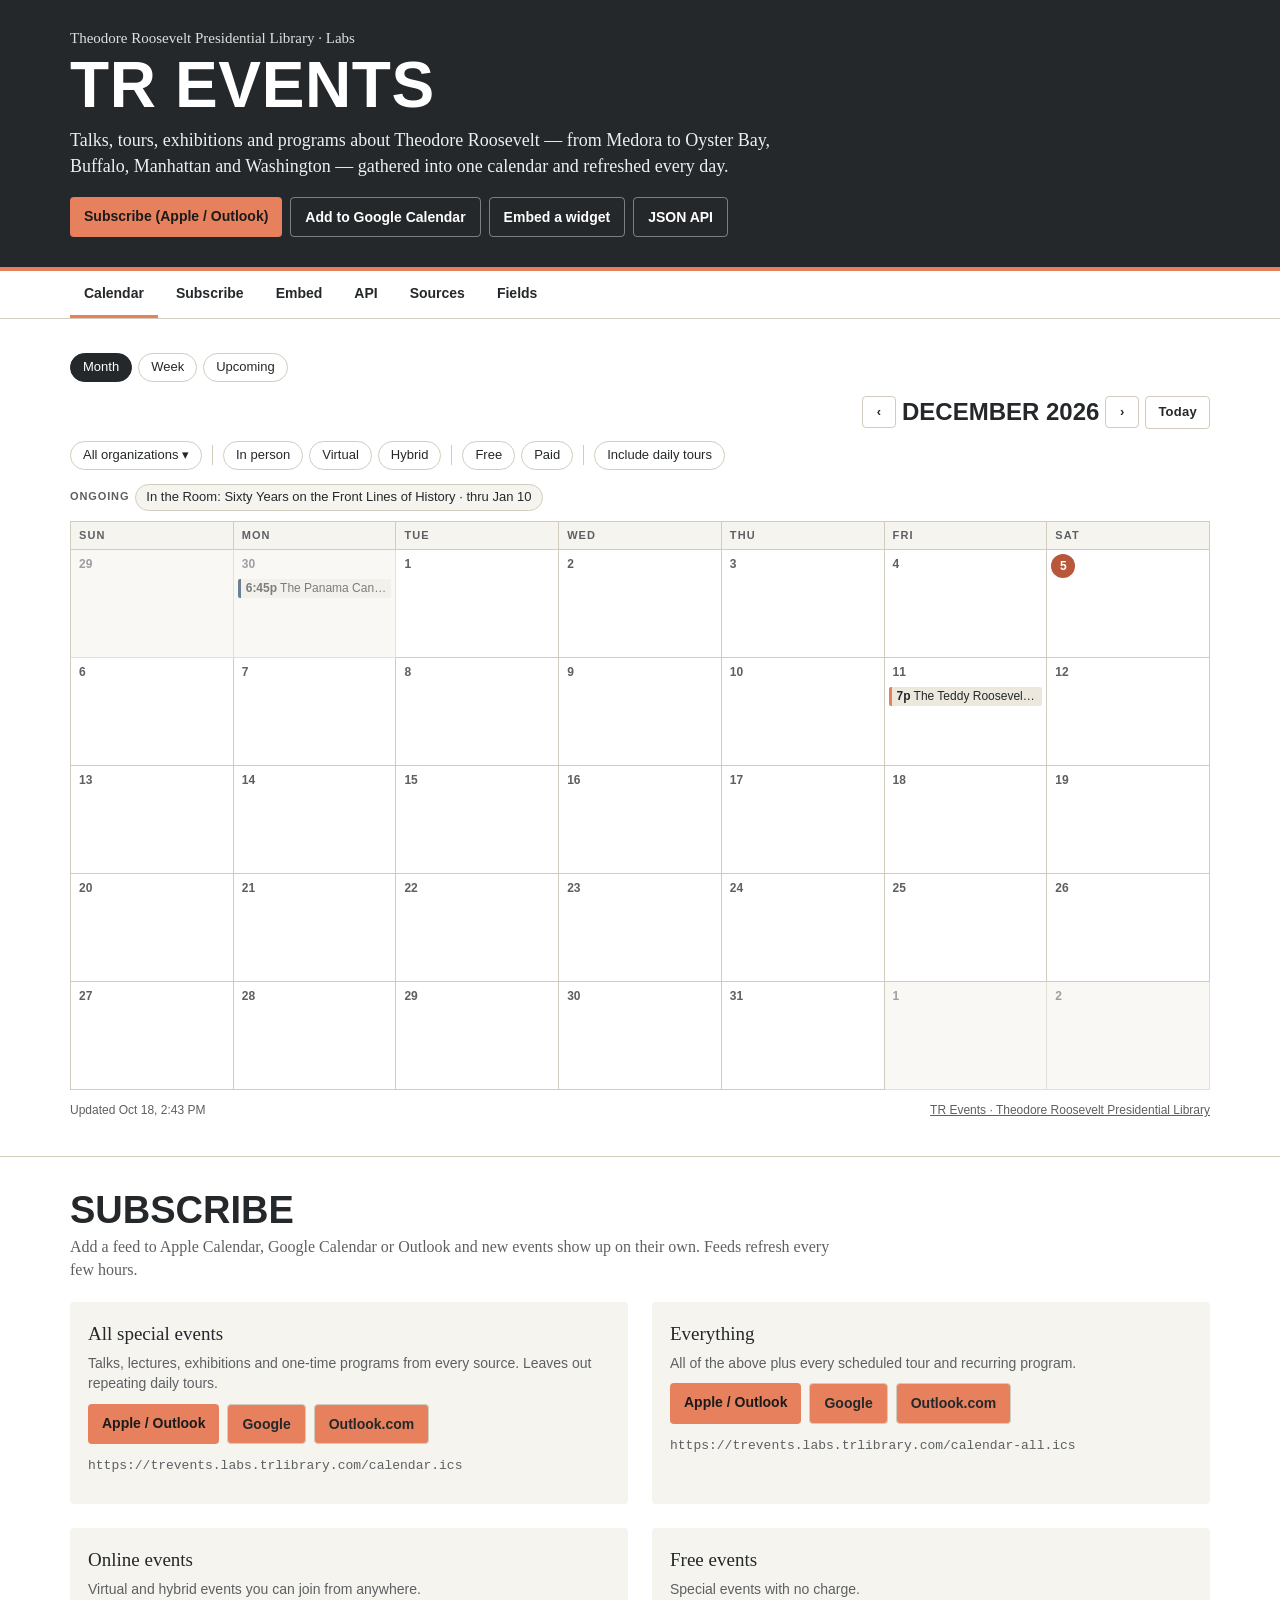
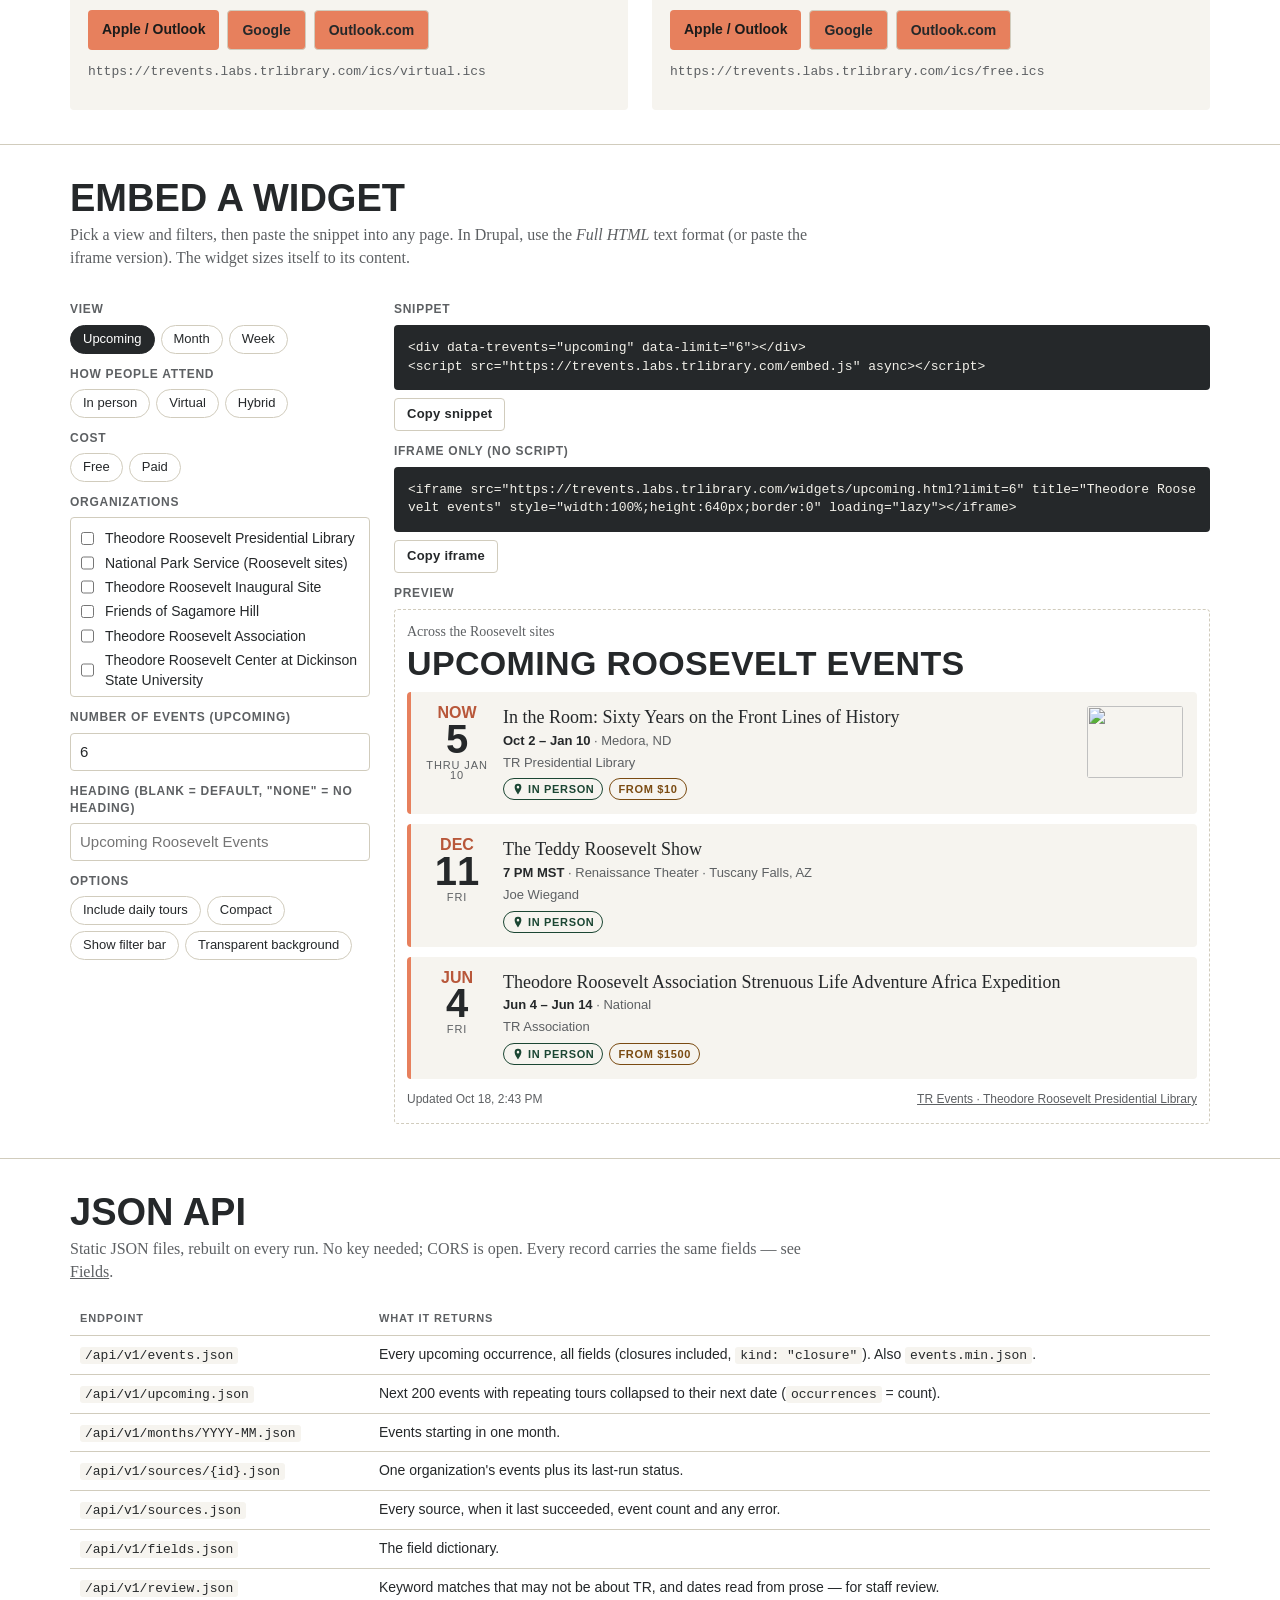
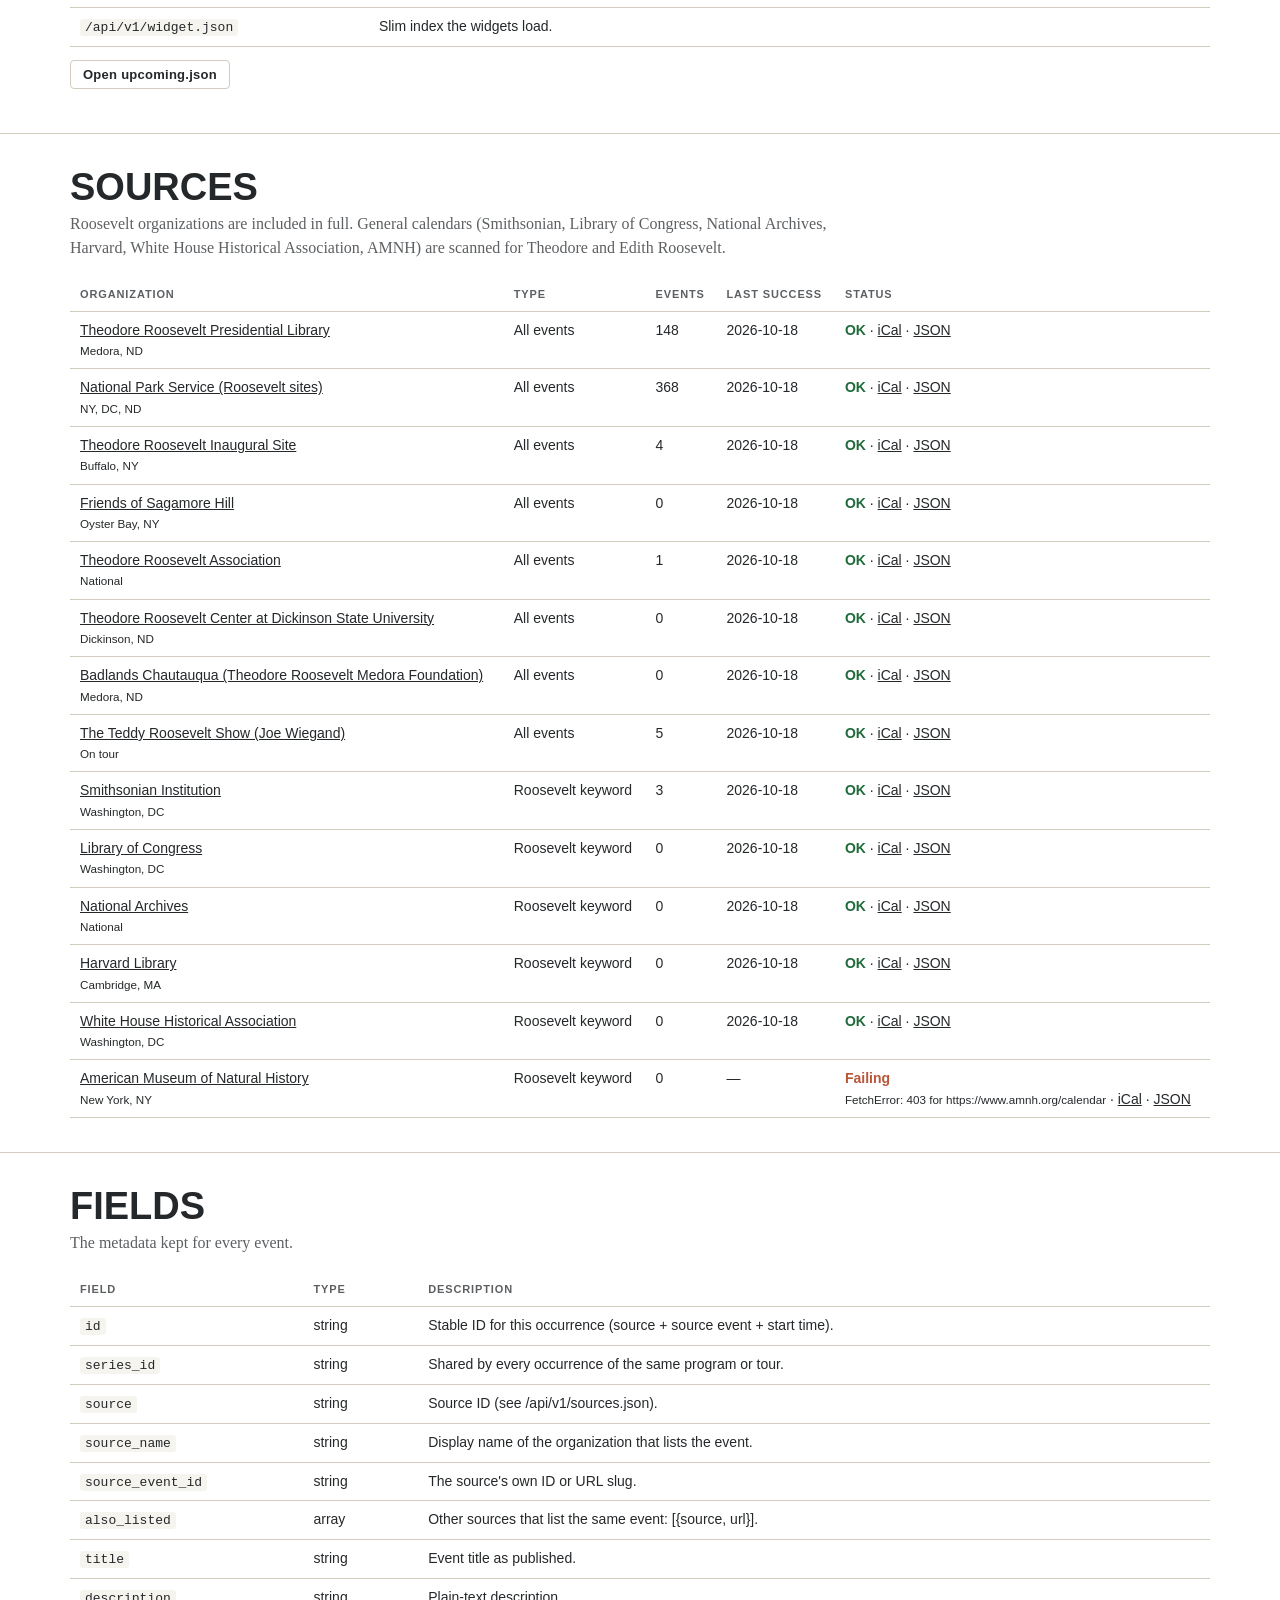
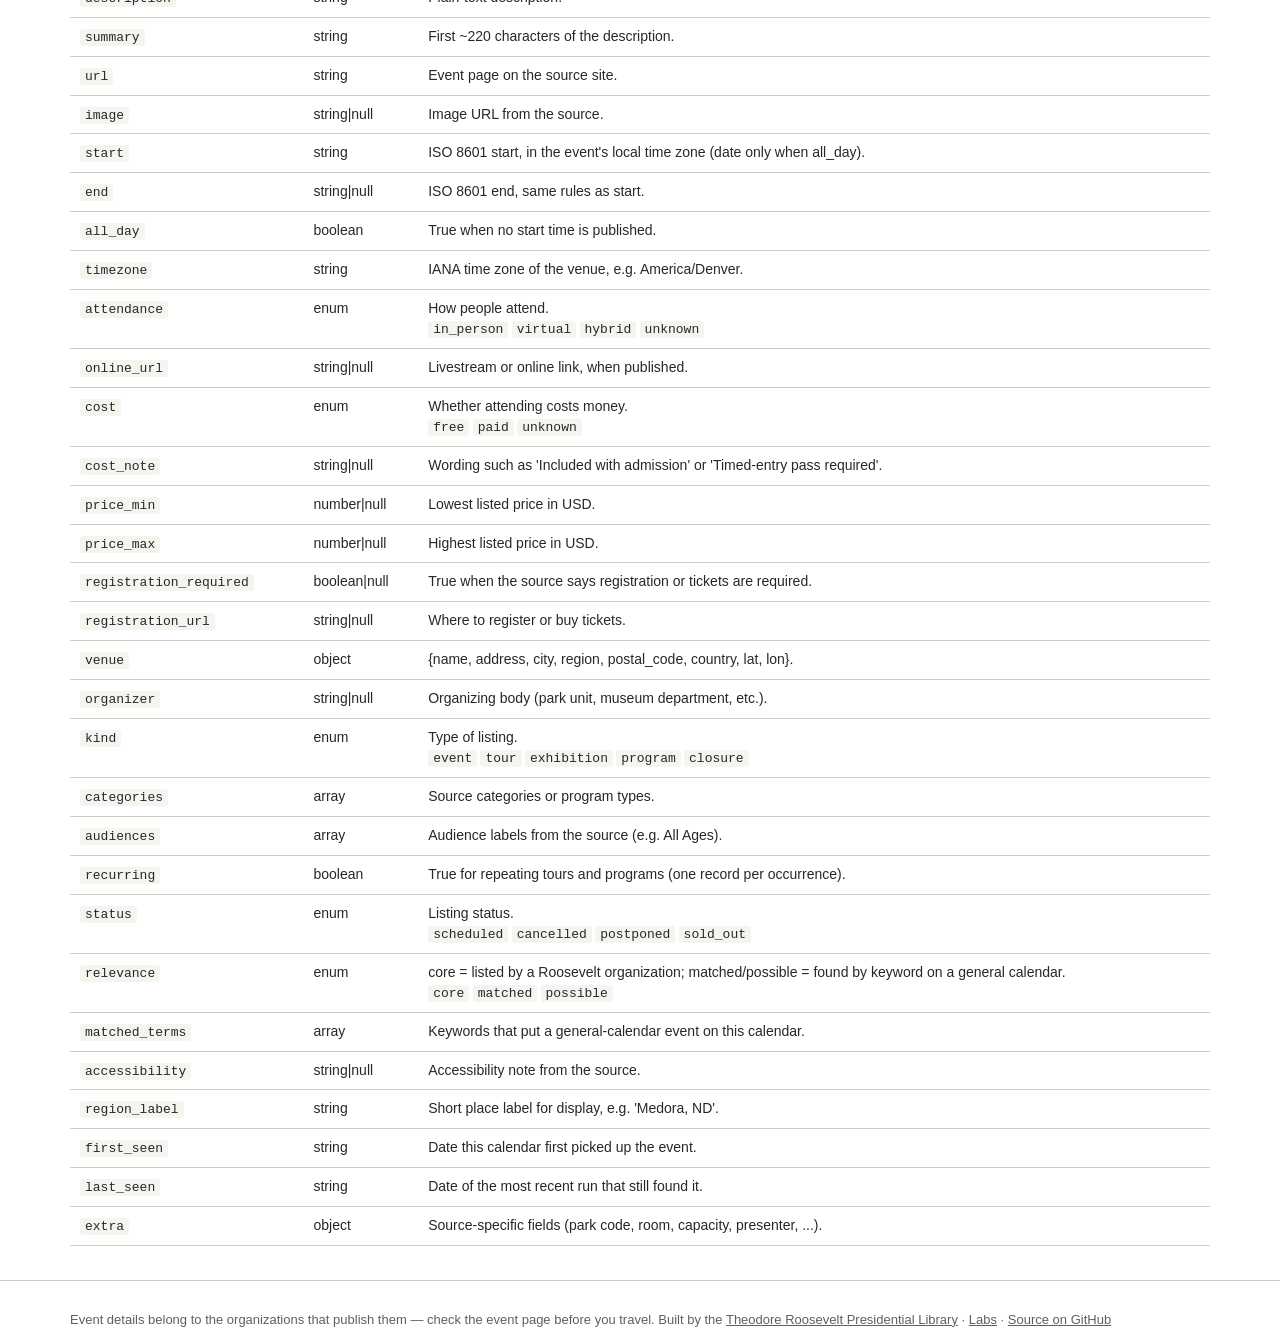
==== docs/index.html @ 9b890c95 "Build TR Events: scrapers, JSON API, iCal feeds, embeddable widgets Pulls events from 14 TR-related " ====
<!doctype html>
<html lang="en">
<head>
<meta charset="utf-8">
<meta name="viewport" content="width=device-width, initial-scale=1">
<title>TR Events</title>
<meta name="description" content="One calendar of Theodore Roosevelt events from the Presidential Library, the National Park Service sites, the TR Association and partner institutions — with an iCal feed, JSON API and embeddable widgets.">
<meta property="og:title" content="TR Events — Theodore Roosevelt events in one calendar">
<meta property="og:description" content="Talks, tours, exhibitions and programs from every Roosevelt site, in one place.">
<link rel="stylesheet" href="widgets/widget.css">
<style>
  body{background:var(--bg)}
  .wrap{max-width:1180px;margin:0 auto;padding:0 20px}
  header.top{background:#25282a;color:#fff;padding:28px 0 30px;border-bottom:4px solid var(--accent)}
  header.top .k{font-family:var(--serif);font-size:15px;opacity:.85;margin:0 0 6px}
  header.top h1{font-family:var(--display);font-weight:800;text-transform:uppercase;font-size:64px;line-height:.92;margin:0;letter-spacing:.01em}
  header.top p.lead{font-family:var(--serif);font-size:18px;max-width:720px;margin:12px 0 0;opacity:.92}
  .sub{display:flex;flex-wrap:wrap;gap:8px;margin-top:18px}
  .sub a{background:var(--accent);color:#1b1b1b;text-decoration:none;font-weight:700;font-size:14px;border-radius:4px;padding:9px 14px}
  .sub a.alt{background:transparent;color:#fff;border:1px solid rgba(255,255,255,.4)}
  .sub a:hover{background:#fff;color:#1b1b1b}
  nav.tabs{position:sticky;top:0;z-index:30;background:var(--bg);border-bottom:1px solid var(--line)}
  nav.tabs .wrap{display:flex;gap:4px;overflow-x:auto}
  nav.tabs a{padding:12px 14px;font-weight:700;font-size:14px;text-decoration:none;border-bottom:3px solid transparent;white-space:nowrap}
  nav.tabs a:hover,nav.tabs a.on{border-bottom-color:var(--accent)}
  section{padding:34px 0;border-bottom:1px solid var(--line)}
  section h2{font-family:var(--display);font-weight:700;text-transform:uppercase;font-size:38px;line-height:1;margin:0 0 6px}
  section .intro{font-family:var(--serif);font-size:16px;color:var(--muted);max-width:760px;margin:0 0 20px}
  .views{display:flex;gap:6px;margin-bottom:14px}
  iframe.cal{width:100%;border:0;display:block}
  .grid2{display:grid;grid-template-columns:1fr 1fr;gap:24px}
  .card{background:var(--surface);border-radius:4px;padding:18px}
  .card h3{font-family:var(--serif);font-weight:500;font-size:19px;margin:0 0 6px}
  .card p{margin:0 0 10px;font-size:14px;color:var(--muted)}
  code,pre{font-family:ui-monospace,SFMono-Regular,Menlo,Consolas,monospace;font-size:13px}
  pre{background:#25282a;color:#f3f1ea;border-radius:4px;padding:14px;overflow:auto;white-space:pre-wrap;word-break:break-all;margin:0}
  .copy{margin-top:8px}
  table{width:100%;border-collapse:collapse;font-size:14px}
  th,td{text-align:left;padding:8px 10px;border-bottom:1px solid var(--line);vertical-align:top}
  th{font-size:11px;letter-spacing:.08em;text-transform:uppercase;color:var(--muted)}
  td code{background:var(--surface);padding:1px 5px;border-radius:3px}
  .ok{color:var(--chip-free);font-weight:700}.err{color:var(--accent-strong);font-weight:700}
  .builder{display:grid;grid-template-columns:300px 1fr;gap:24px;align-items:start}
  .builder label{display:block;font-size:12px;font-weight:700;letter-spacing:.06em;text-transform:uppercase;color:var(--muted);margin:12px 0 6px}
  .builder .opts{display:flex;flex-wrap:wrap;gap:6px}
  .builder input[type=text],.builder input[type=number]{width:100%;font:inherit;padding:7px 9px;border:1px solid var(--line);border-radius:4px;background:var(--bg);color:var(--text)}
  .seg button{border:1px solid var(--line);background:var(--bg);border-radius:999px;padding:4px 12px;font-size:13px}
  .seg button[aria-pressed=true]{background:var(--text);color:var(--bg);border-color:var(--text)}
  .srcpick{max-height:180px;overflow:auto;border:1px solid var(--line);border-radius:4px;padding:6px}
  .srcpick label{display:flex;gap:8px;text-transform:none;letter-spacing:0;font-weight:400;font-size:14px;color:var(--text);margin:4px 0}
  footer{padding:30px 0 50px;font-size:13px;color:var(--muted)}
  @media (max-width:800px){header.top h1{font-size:46px}.grid2,.builder{grid-template-columns:1fr}}
</style>
</head>
<body>
<header class="top">
  <div class="wrap">
    <p class="k">Theodore Roosevelt Presidential Library · Labs</p>
    <h1>TR Events</h1>
    <p class="lead">Talks, tours, exhibitions and programs about Theodore Roosevelt — from Medora to Oyster Bay, Buffalo, Manhattan and Washington — gathered into one calendar and refreshed every day.</p>
    <div class="sub">
      <a href="webcal://trevents.labs.trlibrary.com/calendar.ics">Subscribe (Apple / Outlook)</a>
      <a class="alt" href="https://calendar.google.com/calendar/r?cid=webcal%3A%2F%2Ftrevents.labs.trlibrary.com%2Fcalendar.ics" target="_blank" rel="noopener">Add to Google Calendar</a>
      <a class="alt" href="#embed">Embed a widget</a>
      <a class="alt" href="#api">JSON API</a>
    </div>
  </div>
</header>
<nav class="tabs" aria-label="Sections"><div class="wrap">
  <a href="#calendar" class="on">Calendar</a><a href="#subscribe">Subscribe</a><a href="#embed">Embed</a><a href="#api">API</a><a href="#sources">Sources</a><a href="#fields">Fields</a>
</div></nav>

<main>
<section id="calendar"><div class="wrap">
  <div class="views seg" role="group" aria-label="View">
    <button data-view="month" aria-pressed="true">Month</button><button data-view="week" aria-pressed="false">Week</button><button data-view="upcoming" aria-pressed="false">Upcoming</button>
  </div>
  <iframe class="cal" id="cal" title="Theodore Roosevelt events calendar" src="widgets/month.html?title=none&frame=cal" style="height:820px"></iframe>
</div></section>

<section id="subscribe"><div class="wrap">
  <h2>Subscribe</h2>
  <p class="intro">Add a feed to Apple Calendar, Google Calendar or Outlook and new events show up on their own. Feeds refresh every few hours.</p>
  <div class="grid2" id="feeds"></div>
</div></section>

<section id="embed"><div class="wrap">
  <h2>Embed a widget</h2>
  <p class="intro">Pick a view and filters, then paste the snippet into any page. In Drupal, use the <em>Full HTML</em> text format (or paste the iframe version). The widget sizes itself to its content.</p>
  <div class="builder">
    <div>
      <label>View</label>
      <div class="seg opts" id="b-view"><button data-v="upcoming" aria-pressed="true">Upcoming</button><button data-v="month" aria-pressed="false">Month</button><button data-v="week" aria-pressed="false">Week</button></div>
      <label>How people attend</label>
      <div class="seg opts" id="b-attendance"><button data-v="in_person" aria-pressed="false">In person</button><button data-v="virtual" aria-pressed="false">Virtual</button><button data-v="hybrid" aria-pressed="false">Hybrid</button></div>
      <label>Cost</label>
      <div class="seg opts" id="b-cost"><button data-v="free" aria-pressed="false">Free</button><button data-v="paid" aria-pressed="false">Paid</button></div>
      <label>Organizations</label>
      <div class="srcpick" id="b-source"></div>
      <label for="b-limit">Number of events (upcoming)</label>
      <input type="number" id="b-limit" value="6" min="1" max="50">
      <label for="b-title">Heading (blank = default, "none" = no heading)</label>
      <input type="text" id="b-title" placeholder="Upcoming Roosevelt Events">
      <label>Options</label>
      <div class="seg opts" id="b-flags"><button data-v="show_recurring" aria-pressed="false">Include daily tours</button><button data-v="compact" aria-pressed="false">Compact</button><button data-v="filters" aria-pressed="false">Show filter bar</button><button data-v="transparent" aria-pressed="false">Transparent background</button></div>
    </div>
    <div>
      <label>Snippet</label>
      <pre id="b-code"></pre>
      <button class="tre-btn copy" data-copy="b-code">Copy snippet</button>
      <label>Iframe only (no script)</label>
      <pre id="b-iframe"></pre>
      <button class="tre-btn copy" data-copy="b-iframe">Copy iframe</button>
      <label>Preview</label>
      <div id="b-preview" style="border:1px dashed var(--line);border-radius:4px;padding:12px"></div>
    </div>
  </div>
</div></section>

<section id="api"><div class="wrap">
  <h2>JSON API</h2>
  <p class="intro">Static JSON files, rebuilt on every run. No key needed; CORS is open. Every record carries the same fields — see <a href="#fields">Fields</a>.</p>
  <table>
    <thead><tr><th>Endpoint</th><th>What it returns</th></tr></thead>
    <tbody>
      <tr><td><code>/api/v1/events.json</code></td><td>Every upcoming occurrence, all fields (closures included, <code>kind: "closure"</code>). Also <code>events.min.json</code>.</td></tr>
      <tr><td><code>/api/v1/upcoming.json</code></td><td>Next 200 events with repeating tours collapsed to their next date (<code>occurrences</code> = count).</td></tr>
      <tr><td><code>/api/v1/months/YYYY-MM.json</code></td><td>Events starting in one month.</td></tr>
      <tr><td><code>/api/v1/sources/{id}.json</code></td><td>One organization's events plus its last-run status.</td></tr>
      <tr><td><code>/api/v1/sources.json</code></td><td>Every source, when it last succeeded, event count and any error.</td></tr>
      <tr><td><code>/api/v1/fields.json</code></td><td>The field dictionary.</td></tr>
      <tr><td><code>/api/v1/review.json</code></td><td>Keyword matches that may not be about TR, and dates read from prose — for staff review.</td></tr>
      <tr><td><code>/api/v1/widget.json</code></td><td>Slim index the widgets load.</td></tr>
    </tbody>
  </table>
  <p style="margin-top:16px"><a class="tre-btn" href="api/v1/upcoming.json" style="text-decoration:none">Open upcoming.json</a></p>
</div></section>

<section id="sources"><div class="wrap">
  <h2>Sources</h2>
  <p class="intro">Roosevelt organizations are included in full. General calendars (Smithsonian, Library of Congress, National Archives, Harvard, White House Historical Association, AMNH) are scanned for Theodore and Edith Roosevelt.</p>
  <table><thead><tr><th>Organization</th><th>Type</th><th>Events</th><th>Last success</th><th>Status</th></tr></thead><tbody id="src-rows"><tr><td colspan="5">Loading…</td></tr></tbody></table>
</div></section>

<section id="fields"><div class="wrap">
  <h2>Fields</h2>
  <p class="intro">The metadata kept for every event.</p>
  <table><thead><tr><th>Field</th><th>Type</th><th>Description</th></tr></thead><tbody id="field-rows"></tbody></table>
</div></section>
</main>
<footer><div class="wrap">Event details belong to the organizations that publish them — check the event page before you travel. Built by the <a href="https://www.trlibrary.com">Theodore Roosevelt Presidential Library</a> · <a href="https://labs.trlibrary.com">Labs</a> · <a href="https://github.com/Theodore-Roosevelt-Presidential-Library/TREvents">Source on GitHub</a></div></footer>

<script src="embed.js"></script>
<script>
(function () {
  var SITE = "https://trevents.labs.trlibrary.com/";
  var cal = document.getElementById("cal");
  window.addEventListener("message", function (ev) { if (ev.data && ev.data.type === "trevents:height" && ev.data.frame === "cal") cal.style.height = Math.max(300, ev.data.height) + "px"; });
  document.querySelectorAll(".views button").forEach(function (b) {
    b.onclick = function () {
      document.querySelectorAll(".views button").forEach(function (x) { x.setAttribute("aria-pressed", x === b); });
      cal.src = "widgets/" + b.dataset.view + ".html?title=none&frame=cal" + (b.dataset.view === "upcoming" ? "&limit=40&filters=1" : "");
    };
  });
  var tabs = document.querySelectorAll("nav.tabs a");
  var io = new IntersectionObserver(function (es) { es.forEach(function (e) { if (e.isIntersecting) tabs.forEach(function (t) { t.classList.toggle("on", t.getAttribute("href") === "#" + e.target.id); }); }); }, { rootMargin: "-40% 0px -55% 0px" });
  document.querySelectorAll("main section").forEach(function (s) { io.observe(s); });

  function feedCard(title, desc, path) {
    var https = SITE + path, webcal = https.replace(/^https:/, "webcal:");
    return '<div class="card"><h3>' + title + "</h3><p>" + desc + '</p><div class="sub" style="margin-top:8px">' +
      '<a href="' + webcal + '">Apple / Outlook</a>' +
      '<a class="tre-secondary" style="color:var(--text)" href="https://calendar.google.com/calendar/r?cid=' + encodeURIComponent(webcal) + '" target="_blank" rel="noopener">Google</a>' +
      '<a class="tre-secondary" style="color:var(--text)" href="https://outlook.live.com/calendar/0/addfromweb?url=' + encodeURIComponent(https) + "&name=" + encodeURIComponent(title) + '" target="_blank" rel="noopener">Outlook.com</a></div>' +
      '<p style="margin-top:10px"><code>' + https + "</code></p></div>";
  }
  var feeds = [
    ["All special events", "Talks, lectures, exhibitions and one-time programs from every source. Leaves out repeating daily tours.", "calendar.ics"],
    ["Everything", "All of the above plus every scheduled tour and recurring program.", "calendar-all.ics"],
    ["Online events", "Virtual and hybrid events you can join from anywhere.", "ics/virtual.ics"],
    ["Free events", "Special events with no charge.", "ics/free.ics"]
  ];
  document.getElementById("feeds").innerHTML = feeds.map(function (f) { return feedCard(f[0], f[1], f[2]); }).join("");

  fetch("api/v1/sources.json", { cache: "no-cache" }).then(function (r) { return r.json(); }).then(function (d) {
    document.getElementById("src-rows").innerHTML = d.sources.map(function (s) {
      return '<tr><td><a href="' + s.url + '" target="_blank" rel="noopener">' + s.name + "</a><br><small>" + (s.region || "") + "</small></td><td>" + (s.type === "core" ? "All events" : "Roosevelt keyword") +
        "</td><td>" + s.count + "</td><td>" + (s.last_success || "—") + "</td><td>" + (s.ok ? '<span class="ok">OK</span>' : '<span class="err">Failing</span><br><small>' + (s.error || "") + (s.using_cached_from ? " · showing data from " + s.using_cached_from : "") + "</small>") +
        ' · <a href="ics/' + s.id + '.ics">iCal</a> · <a href="api/v1/sources/' + s.id + '.json">JSON</a></td></tr>';
    }).join("");
    var pick = document.getElementById("b-source");
    pick.innerHTML = d.sources.map(function (s) { return '<label><input type="checkbox" value="' + s.id + '"> ' + s.name + "</label>"; }).join("");
    pick.onchange = build;
  });
  fetch("api/v1/fields.json", { cache: "no-cache" }).then(function (r) { return r.json(); }).then(function (d) {
    document.getElementById("field-rows").innerHTML = d.fields.map(function (f) {
      return "<tr><td><code>" + f.name + "</code></td><td>" + f.type + "</td><td>" + f.description + (f.values ? "<br><small>" + f.values.map(function (v) { return "<code>" + v + "</code>"; }).join(" ") + "</small>" : "") + "</td></tr>";
    }).join("");
  });

  // embed builder
  function pressed(id) { return Array.prototype.filter.call(document.querySelectorAll("#" + id + " button"), function (b) { return b.getAttribute("aria-pressed") === "true"; }).map(function (b) { return b.dataset.v; }); }
  document.querySelectorAll(".builder .seg").forEach(function (g) {
    g.addEventListener("click", function (ev) {
      var b = ev.target.closest("button"); if (!b) return;
      if (g.id === "b-view") g.querySelectorAll("button").forEach(function (x) { x.setAttribute("aria-pressed", x === b); });
      else b.setAttribute("aria-pressed", b.getAttribute("aria-pressed") !== "true");
      build();
    });
  });
  ["b-limit", "b-title"].forEach(function (id) { document.getElementById(id).oninput = build; });
  var timer;
  function build() {
    var view = pressed("b-view")[0] || "upcoming", flags = pressed("b-flags");
    var attrs = [["data-trevents", view]];
    var a = pressed("b-attendance"), c = pressed("b-cost");
    var s = Array.prototype.filter.call(document.querySelectorAll("#b-source input"), function (i) { return i.checked; }).map(function (i) { return i.value; });
    if (s.length) attrs.push(["data-source", s.join(",")]);
    if (a.length) attrs.push(["data-attendance", a.join(",")]);
    if (c.length) attrs.push(["data-cost", c.join(",")]);
    if (view === "upcoming") attrs.push(["data-limit", document.getElementById("b-limit").value || "6"]);
    var t = document.getElementById("b-title").value.trim(); if (t) attrs.push(["data-title", t]);
    if (flags.indexOf("show_recurring") >= 0) attrs.push(["data-recurring", view === "upcoming" ? "collapse" : "show"]);
    if (flags.indexOf("compact") >= 0) attrs.push(["data-compact", "1"]);
    if (flags.indexOf("filters") >= 0) attrs.push(["data-filters", "1"]);
    if (flags.indexOf("transparent") >= 0) attrs.push(["data-bg", "transparent"]);
    var div = "<div " + attrs.map(function (x) { return x[0] + '="' + x[1].replace(/"/g, "&quot;") + '"'; }).join(" ") + "></div>";
    document.getElementById("b-code").textContent = div + '\n<script src="' + SITE + 'embed.js" async><\/script>';
    var q = attrs.slice(1).map(function (x) { return x[0].slice(5) + "=" + encodeURIComponent(x[1]); }).join("&");
    document.getElementById("b-iframe").textContent = '<iframe src="' + SITE + "widgets/" + view + ".html" + (q ? "?" + q : "") + '" title="Theodore Roosevelt events" style="width:100%;height:' + (view === "upcoming" ? 640 : 820) + 'px;border:0" loading="lazy"></iframe>';
    clearTimeout(timer);
    timer = setTimeout(function () {
      var p = document.getElementById("b-preview"); p.innerHTML = div;
      var d = p.firstChild; var e = document.createElement("script"); e.src = "embed.js"; p.appendChild(e);
    }, 250);
  }
  document.querySelectorAll("[data-copy]").forEach(function (b) {
    b.onclick = function () {
      var txt = document.getElementById(b.dataset.copy).textContent;
      (navigator.clipboard ? navigator.clipboard.writeText(txt) : Promise.reject()).then(function () { b.textContent = "Copied"; setTimeout(function () { b.textContent = b.dataset.copy === "b-code" ? "Copy snippet" : "Copy iframe"; }, 1500); });
    };
  });
  build();
})();
</script>
</body>
</html>
---- docs/widgets/widget.css ----
/* TR Events widgets — brand fonts are served (CORS-open) from trlibrary.com */
@font-face{font-family:Clearface;src:url(https://www.trlibrary.com/themes/custom/trpl/css/clearfacestd-regular.woff2) format("woff2");font-weight:400;font-display:swap}
@font-face{font-family:Clearface;src:url(https://www.trlibrary.com/themes/custom/trpl/css/clearfacestd-bold.woff2) format("woff2");font-weight:500 700;font-display:swap}
@font-face{font-family:"Dharma Gothic E";src:url(https://www.trlibrary.com/themes/custom/trpl/css/dharma_type-dharmagothice-bold.woff2) format("woff2");font-weight:700;font-display:swap}
@font-face{font-family:"Dharma Gothic E";src:url(https://www.trlibrary.com/themes/custom/trpl/css/dharma_type-dharmagothice-exbold.woff2) format("woff2");font-weight:800;font-display:swap}
@font-face{font-family:Frutiger;src:url(https://www.trlibrary.com/themes/custom/trpl/css/frutigerltstd-regular.woff2) format("woff2");font-weight:400;font-display:swap}
@font-face{font-family:Frutiger;src:url(https://www.trlibrary.com/themes/custom/trpl/css/frutigerltstd-bold.woff2) format("woff2");font-weight:700;font-display:swap}
@font-face{font-family:"Clearface Fallback";src:local(Georgia);size-adjust:93.1%;ascent-override:101.28%;descent-override:28.95%}
@font-face{font-family:"Dharma Gothic E Fallback";src:local(Arial);size-adjust:60.46%;ascent-override:141.09%;descent-override:37.31%}
@font-face{font-family:"Frutiger Fallback";src:local(Arial);size-adjust:105.7%;ascent-override:88.47%;descent-override:25.5%}

:root{
  --bg:#ffffff; --surface:#f6f4ef; --surface-2:#ece8de; --line:#d1ccbd; --text:#25282a; --muted:#5d6063;
  --accent:#e7805d; --accent-strong:#b8573a; --forest:#1b4633; --sky:#092a4d;
  --chip-in:#1b4633; --chip-virtual:#092a4d; --chip-hybrid:#6b3fa0; --chip-free:#1f6b3b; --chip-paid:#7a4b12;
  --radius:4px; --shadow:0 1px 2px rgba(0,0,0,.06),0 4px 16px rgba(0,0,0,.06);
  --display:"Dharma Gothic E","Dharma Gothic E Fallback",Impact,"Arial Narrow",sans-serif;
  --serif:Clearface,"Clearface Fallback",Georgia,serif;
  --sans:Frutiger,"Frutiger Fallback",-apple-system,"Segoe UI",Roboto,Arial,sans-serif;
  color-scheme:light;
}
@media (prefers-color-scheme:dark){:root:not([data-theme="light"]){
  --bg:#17191a; --surface:#202325; --surface-2:#2a2e31; --line:#3a3f42; --text:#ecebe6; --muted:#a7a9a6;
  --accent:#f0916f; --accent-strong:#f6a98c; --chip-in:#8fc895; --chip-virtual:#99adc5; --chip-hybrid:#c4a6ea; --chip-free:#8fc895; --chip-paid:#f9d635;
  --shadow:0 1px 2px rgba(0,0,0,.3),0 4px 16px rgba(0,0,0,.3); color-scheme:dark}}
:root[data-theme="dark"]{
  --bg:#17191a; --surface:#202325; --surface-2:#2a2e31; --line:#3a3f42; --text:#ecebe6; --muted:#a7a9a6;
  --accent:#f0916f; --accent-strong:#f6a98c; --chip-in:#8fc895; --chip-virtual:#99adc5; --chip-hybrid:#c4a6ea; --chip-free:#8fc895; --chip-paid:#f9d635;
  --shadow:0 1px 2px rgba(0,0,0,.3),0 4px 16px rgba(0,0,0,.3); color-scheme:dark}
:root[data-bg="transparent"] body{background:transparent}

*{box-sizing:border-box}
html,body{margin:0}
body{background:var(--bg);color:var(--text);font-family:var(--sans);font-size:15px;line-height:1.45;-webkit-font-smoothing:antialiased}
button{font:inherit;color:inherit;cursor:pointer}
a{color:inherit}
.tre{padding:0}
.tre-head{display:flex;align-items:flex-end;justify-content:space-between;gap:12px;flex-wrap:wrap;margin:0 0 12px}
.tre-title{font-family:var(--display);font-weight:700;text-transform:uppercase;font-size:34px;line-height:1;letter-spacing:.01em;margin:0}
.tre-kicker{font-family:var(--serif);font-size:14px;color:var(--muted);margin:0 0 4px}
.tre-nav{display:flex;align-items:center;gap:6px}
.tre-btn{border:1px solid var(--line);background:var(--bg);border-radius:var(--radius);padding:6px 12px;font-size:13px;font-weight:700;letter-spacing:.02em}
.tre-btn:hover{border-color:var(--accent)}
.tre-btn:focus-visible,.tre-chip:focus-visible,.tre-ev:focus-visible{outline:2px solid var(--accent);outline-offset:2px}
.tre-icon{width:34px;height:32px;padding:0;display:inline-grid;place-items:center}
.tre-range{font-family:var(--display);font-weight:700;text-transform:uppercase;font-size:24px;line-height:1;min-width:8ch;text-align:center}

/* filters */
.tre-filters{display:flex;flex-wrap:wrap;gap:6px;margin:0 0 14px;align-items:center}
.tre-chip{border:1px solid var(--line);background:var(--bg);border-radius:999px;padding:4px 12px;font-size:13px}
.tre-chip[aria-pressed="true"]{background:var(--text);color:var(--bg);border-color:var(--text)}
.tre-sep{width:1px;height:20px;background:var(--line);margin:0 4px}
.tre-pop{position:relative}
.tre-pop-panel{position:absolute;z-index:20;top:calc(100% + 6px);left:0;min-width:260px;max-height:320px;overflow:auto;background:var(--bg);border:1px solid var(--line);border-radius:var(--radius);box-shadow:var(--shadow);padding:6px}
.tre-pop-panel label{display:flex;gap:8px;align-items:center;padding:6px 8px;border-radius:3px;font-size:14px;cursor:pointer}
.tre-pop-panel label:hover{background:var(--surface)}
.tre-pop-panel input{accent-color:var(--accent)}

/* badges */
.tre-badges{display:flex;flex-wrap:wrap;gap:6px;margin-top:6px}
.tre-badge{display:inline-flex;align-items:center;gap:4px;font-size:11px;font-weight:700;letter-spacing:.06em;text-transform:uppercase;border:1px solid currentColor;border-radius:999px;padding:1px 8px;line-height:18px}
.tre-badge svg{width:12px;height:12px}
.b-in_person{color:var(--chip-in)} .b-virtual{color:var(--chip-virtual)} .b-hybrid{color:var(--chip-hybrid)}
.b-free{color:var(--chip-free)} .b-paid{color:var(--chip-paid)} .b-status{color:var(--accent-strong)}
.b-muted{color:var(--muted)}

/* upcoming list */
.tre-list{list-style:none;margin:0;padding:0;display:grid;gap:10px}
.tre-card{display:grid;grid-template-columns:64px 1fr;gap:14px;align-items:start;padding:14px;background:var(--surface);border-radius:var(--radius);border-left:4px solid var(--accent);cursor:pointer;text-align:left;width:100%;border-top:0;border-right:0;border-bottom:0}
.tre-card:hover{background:var(--surface-2)}
.tre-card.has-img{grid-template-columns:64px 1fr 96px}
.tre-date{text-align:center;font-family:var(--display);text-transform:uppercase;line-height:.9}
.tre-date .m,.tre-date .d{display:block}
.tre-date .m{font-size:16px;font-weight:700;color:var(--accent-strong)}
.tre-date .d{font-size:40px;font-weight:800}
.tre-date .w{font-family:var(--sans);font-size:11px;letter-spacing:.08em;color:var(--muted);display:block;margin-top:4px}
.tre-card h3{font-family:var(--serif);font-weight:500;font-size:18px;line-height:1.25;margin:0}
.tre-meta{font-size:13px;color:var(--muted);margin-top:3px}
.tre-meta strong{color:var(--text);font-weight:700}
.tre-card img{width:96px;height:72px;object-fit:cover;border-radius:3px}
.tre-compact .tre-card{grid-template-columns:52px 1fr;padding:10px 12px}
.tre-compact .tre-date .d{font-size:30px}
.tre-compact .tre-card img{display:none}
.tre-more{margin-top:12px;font-size:14px}
.tre-more a{font-weight:700;color:var(--accent-strong)}
.tre-empty{padding:28px;text-align:center;color:var(--muted);background:var(--surface);border-radius:var(--radius);font-family:var(--serif)}

/* month grid */
.tre-month{display:grid;grid-template-columns:repeat(7,minmax(0,1fr));border-top:1px solid var(--line);border-left:1px solid var(--line)}
.tre-dow{font-size:11px;font-weight:700;letter-spacing:.1em;text-transform:uppercase;color:var(--muted);padding:6px 8px;border-right:1px solid var(--line);border-bottom:1px solid var(--line);background:var(--surface)}
.tre-day{min-height:108px;border-right:1px solid var(--line);border-bottom:1px solid var(--line);padding:4px 4px 6px;display:flex;flex-direction:column;gap:3px;min-width:0}
.tre-day.out{background:var(--surface);opacity:.6}
.tre-day .n{font-size:12px;font-weight:700;color:var(--muted);padding:2px 4px}
.tre-day.today .n{color:var(--bg);background:var(--accent-strong);border-radius:999px;width:24px;height:24px;display:grid;place-items:center;padding:0}
.tre-ev{display:block;width:100%;text-align:left;border:0;background:var(--surface-2);border-left:3px solid var(--accent);border-radius:2px;padding:2px 5px;font-size:12px;line-height:1.3;white-space:nowrap;overflow:hidden;text-overflow:ellipsis}
.tre-ev:hover{background:var(--line)}
.tre-ev .t{font-weight:700;margin-right:3px}
.tre-ev.k-tour,.tre-ev.k-program{border-left-color:var(--muted);background:transparent}
.tre-ev.a-virtual{border-left-color:var(--chip-virtual)} .tre-ev.a-hybrid{border-left-color:var(--chip-hybrid)}
.tre-day .more{font-size:12px;font-weight:700;color:var(--accent-strong);background:none;border:0;text-align:left;padding:2px 5px}
.tre-ongoing{display:flex;flex-wrap:wrap;gap:6px;align-items:center;margin:0 0 10px;font-size:13px}
.tre-ongoing span{font-size:11px;font-weight:700;letter-spacing:.08em;text-transform:uppercase;color:var(--muted)}
.tre-ongoing button{border:1px solid var(--line);background:var(--surface);border-radius:999px;padding:3px 10px;font-size:13px}

/* week */
.tre-week{display:grid;grid-template-columns:repeat(7,minmax(0,1fr));gap:8px}
.tre-wday{background:var(--surface);border-radius:var(--radius);padding:8px;min-height:160px;min-width:0}
.tre-wday h4{margin:0 0 8px;font-family:var(--display);font-weight:700;text-transform:uppercase;font-size:20px;line-height:1;display:flex;justify-content:space-between;align-items:baseline}
.tre-wday h4 small{font-family:var(--sans);font-size:11px;letter-spacing:.08em;color:var(--muted)}
.tre-wday.today{outline:2px solid var(--accent)}
.tre-wev{display:block;width:100%;text-align:left;background:var(--bg);border:0;border-left:3px solid var(--accent);border-radius:2px;padding:6px 8px;margin-bottom:6px;font-size:13px;line-height:1.3}
.tre-wev:hover{background:var(--surface-2)}
.tre-wev .t{display:block;font-size:11px;font-weight:700;letter-spacing:.04em;color:var(--muted);text-transform:uppercase}
.tre-wev .s{display:block;font-size:11px;color:var(--muted);margin-top:2px}
.tre-wev.k-tour,.tre-wev.k-program{border-left-color:var(--muted)}
.tre-wev.a-virtual{border-left-color:var(--chip-virtual)} .tre-wev.a-hybrid{border-left-color:var(--chip-hybrid)}
.tre-wday .none{font-size:12px;color:var(--muted)}

/* agenda (narrow month/week) */
.tre-agenda h4{font-family:var(--display);text-transform:uppercase;font-weight:700;font-size:20px;margin:16px 0 6px;line-height:1}
.tre-agenda h4:first-child{margin-top:0}

/* modal */
.tre-modal{position:fixed;inset:0;z-index:50;background:rgba(17,25,40,.55);display:flex;align-items:flex-start;justify-content:center;padding:24px 16px;overflow:auto}
.tre-modal.in-frame{position:absolute;bottom:auto;min-height:100%}
.tre-dialog{background:var(--bg);color:var(--text);max-width:620px;width:100%;border-radius:var(--radius);box-shadow:var(--shadow);overflow:hidden}
.tre-dialog img.hero{width:100%;max-height:240px;object-fit:cover;display:block}
.tre-dialog .body{padding:18px 20px 20px}
.tre-dialog h2{font-family:var(--serif);font-weight:500;font-size:24px;line-height:1.2;margin:4px 0 6px}
.tre-dialog .src{font-family:var(--serif);font-size:14px;color:var(--muted)}
.tre-dialog dl{display:grid;grid-template-columns:96px 1fr;gap:6px 12px;margin:14px 0;font-size:14px}
.tre-dialog dt{font-size:11px;font-weight:700;letter-spacing:.08em;text-transform:uppercase;color:var(--muted);padding-top:2px}
.tre-dialog dd{margin:0}
.tre-dialog .desc{font-family:var(--serif);font-size:15px;line-height:1.55;white-space:pre-line;max-height:260px;overflow:auto;border-top:1px solid var(--line);padding-top:12px}
.tre-actions{display:flex;flex-wrap:wrap;gap:8px;margin-top:16px}
.tre-primary{background:var(--accent);border:1px solid var(--accent);color:#1b1b1b;text-decoration:none;font-weight:700;border-radius:var(--radius);padding:8px 14px;font-size:14px}
.tre-primary:hover{background:var(--accent-strong);border-color:var(--accent-strong);color:#fff}
.tre-secondary{border:1px solid var(--line);background:var(--bg);text-decoration:none;font-weight:700;border-radius:var(--radius);padding:8px 14px;font-size:14px}
.tre-close{float:right;border:0;background:none;font-size:26px;line-height:1;padding:0 4px;color:var(--muted)}
.tre-dates{columns:2;font-size:13px;margin:8px 0 0;padding-left:18px}
.tre-foot{margin-top:12px;font-size:12px;color:var(--muted);display:flex;justify-content:space-between;gap:8px;flex-wrap:wrap}
.tre-foot a{color:var(--muted)}
.tre-loading{padding:40px;text-align:center;color:var(--muted)}

@media (max-width:640px){
  .tre-title{font-size:28px}
  .tre-card.has-img{grid-template-columns:56px 1fr}
  .tre-card img{display:none}
  .tre-dialog dl{grid-template-columns:1fr}
  .tre-dates{columns:1}
}
@media (prefers-reduced-motion:no-preference){.tre-card,.tre-ev,.tre-wev{transition:background-color .15s}}
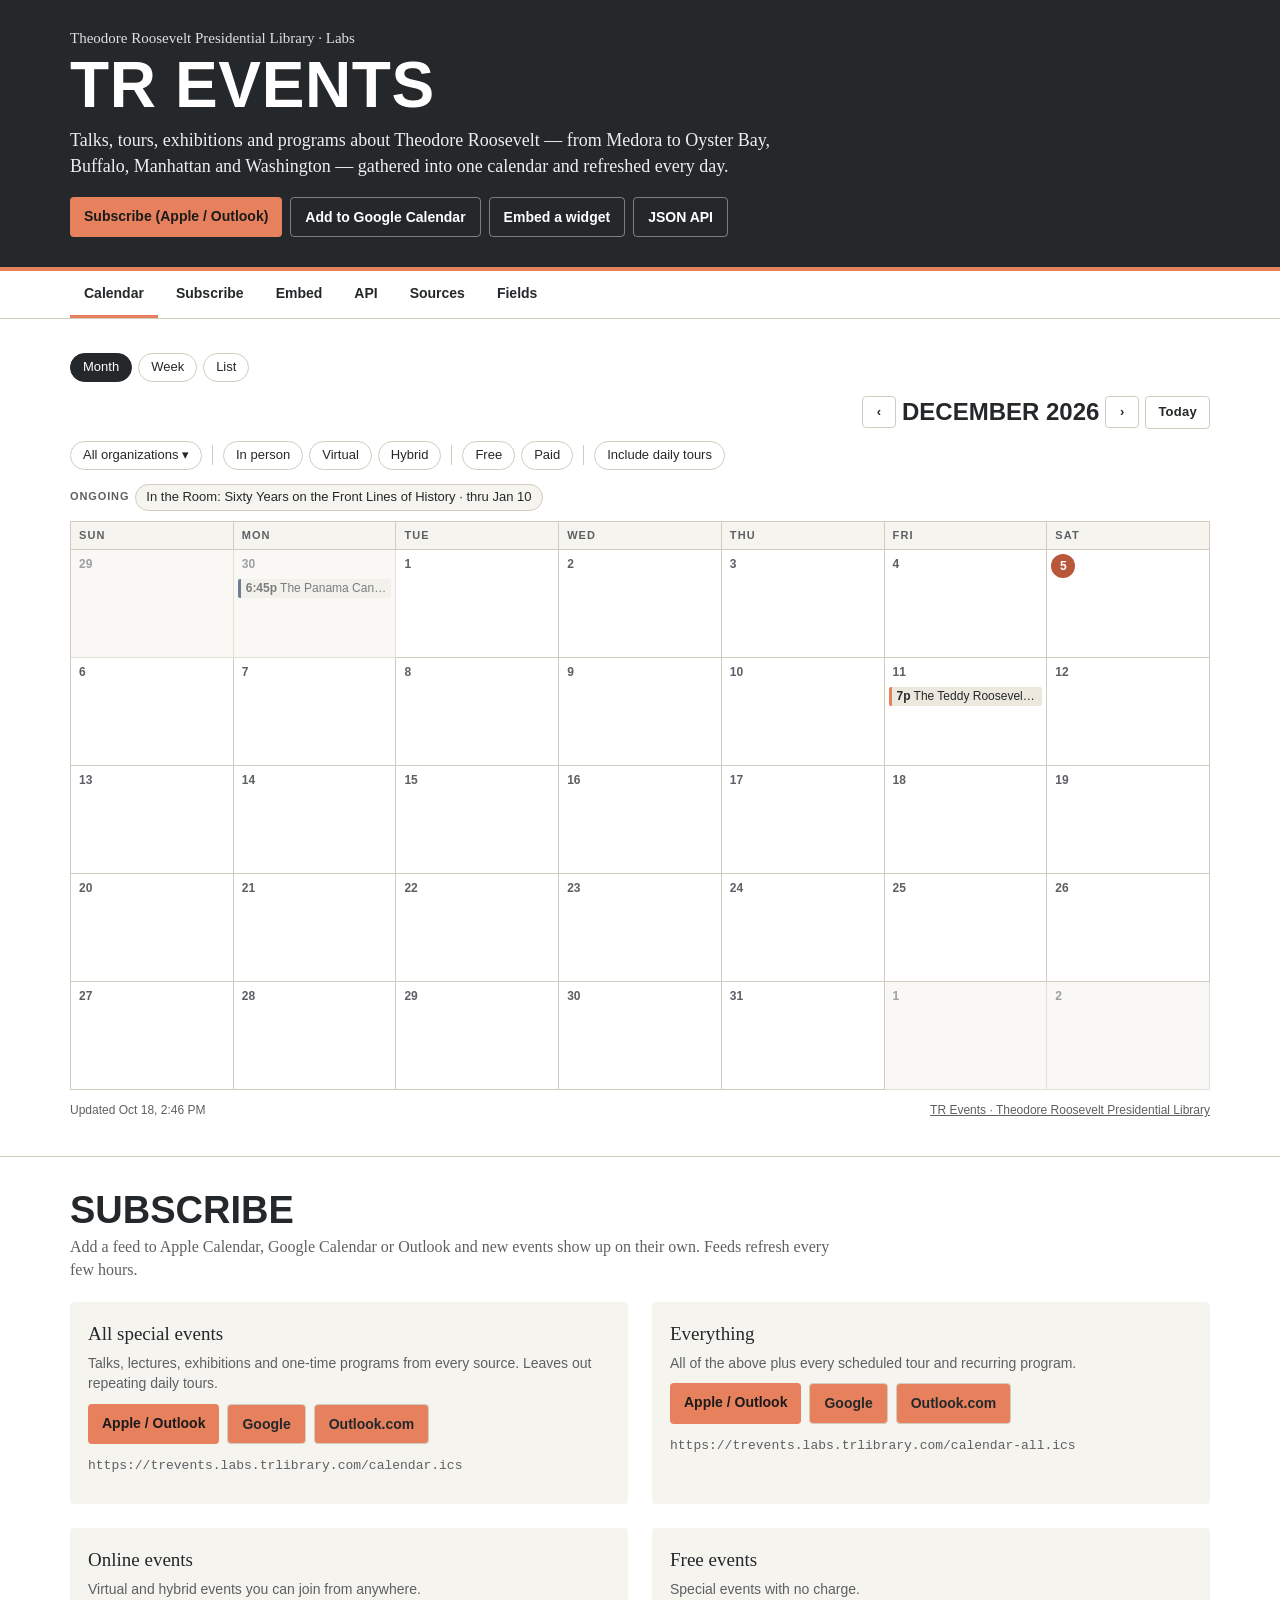
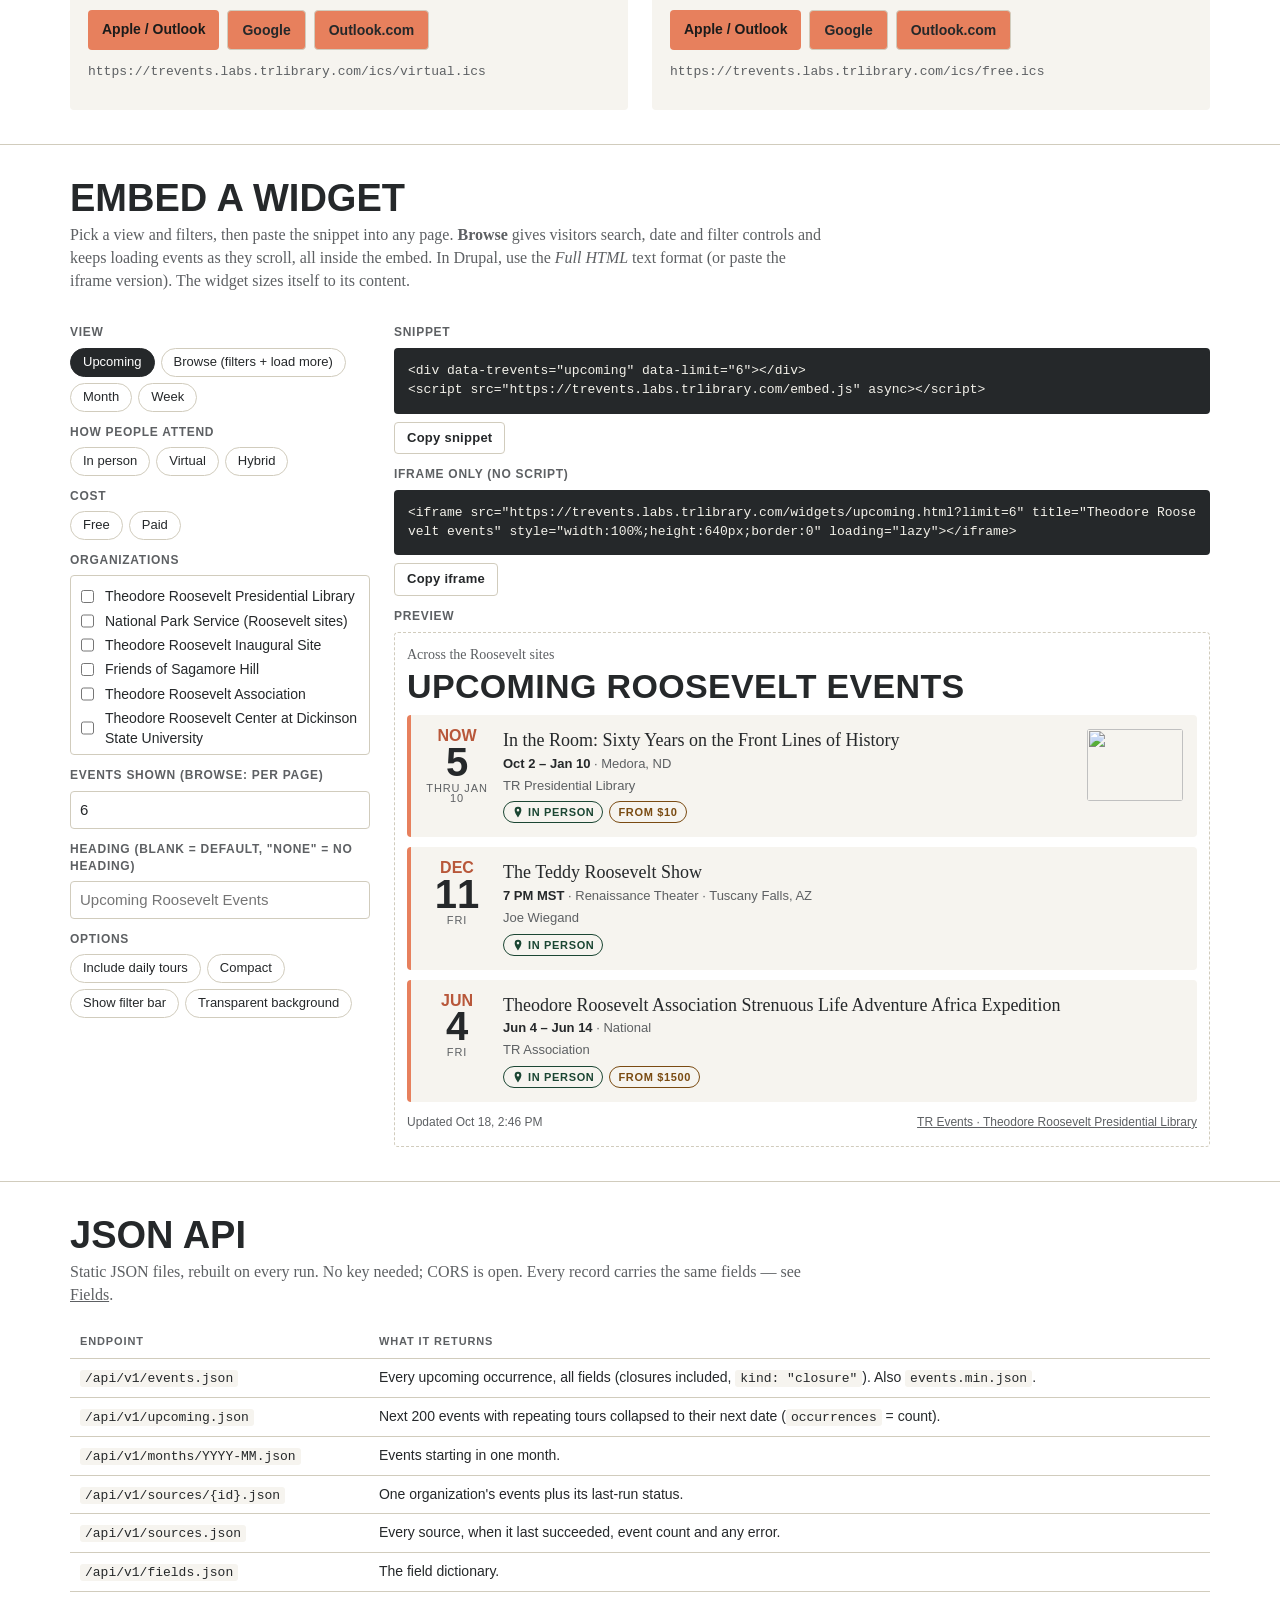
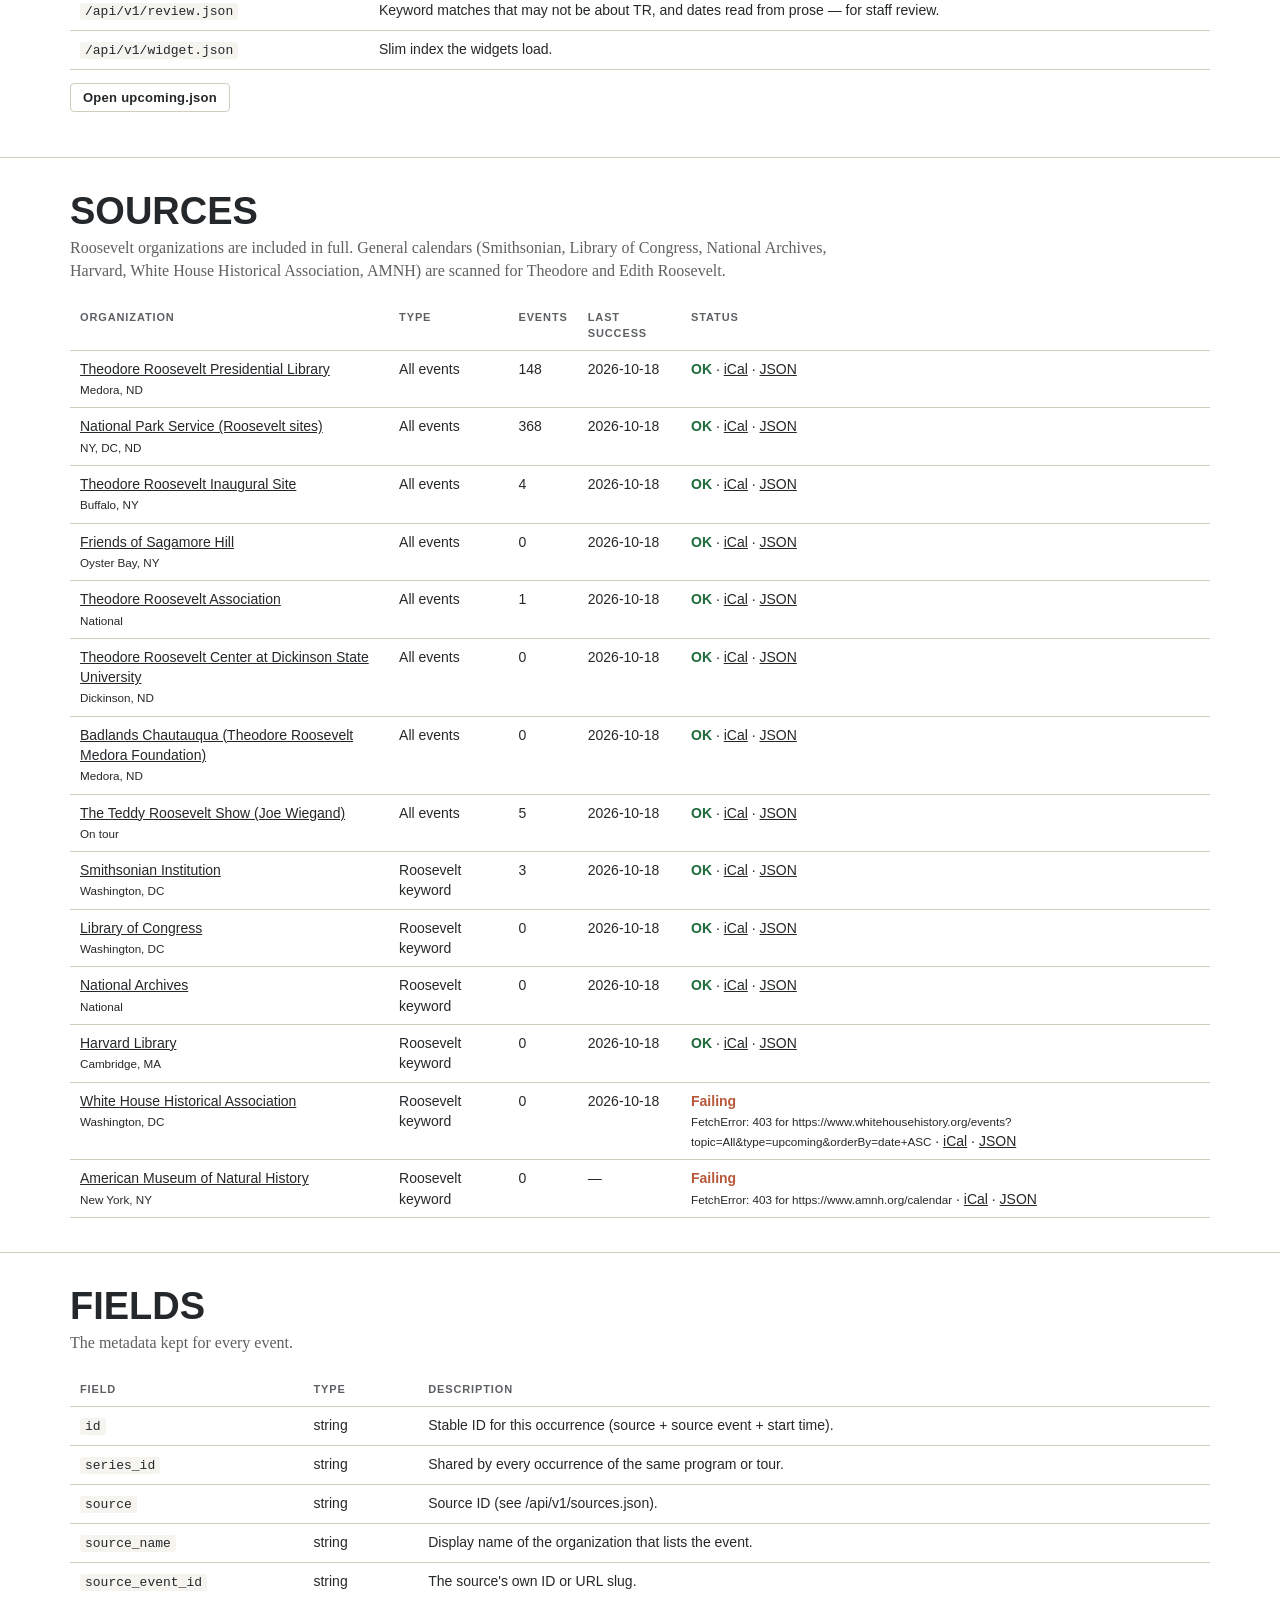
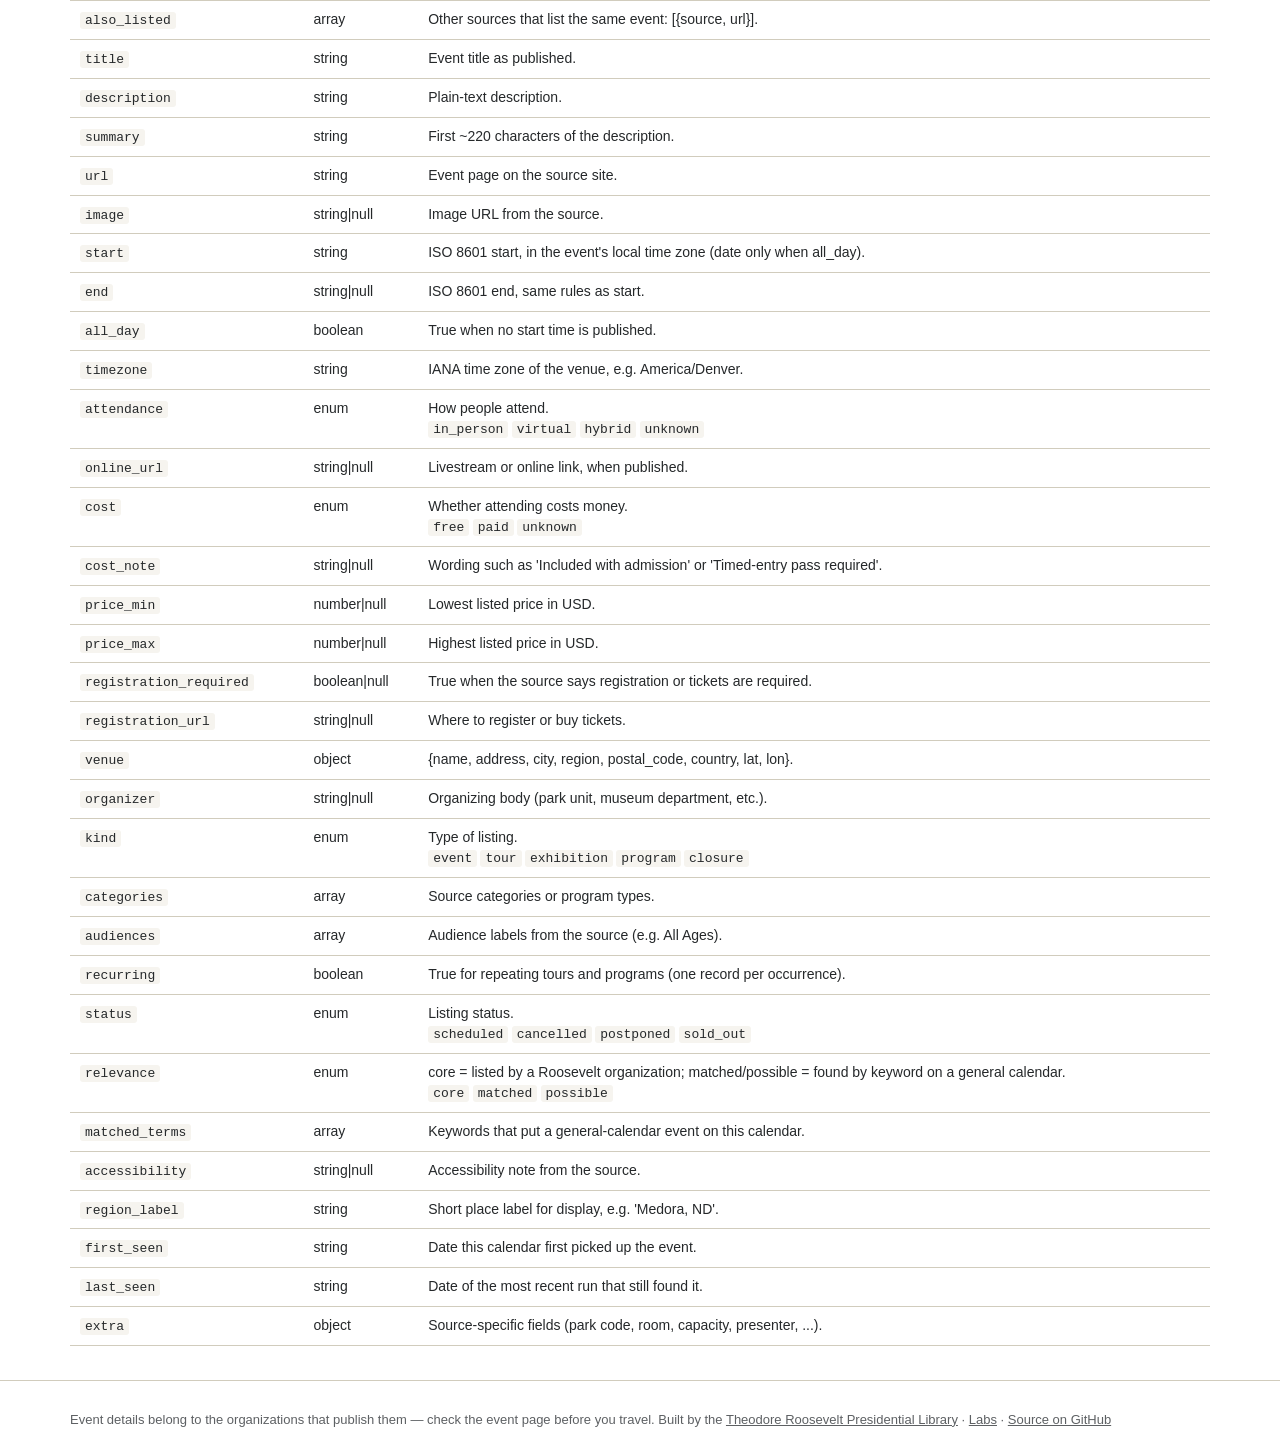
==== commit b90bcc19: "Add Browse widget (search, date and filter controls, load more in the embed); light popup that opens" ====
--- a/docs/index.html
+++ b/docs/index.html
@@ -73,7 +73,7 @@
 <main>
 <section id="calendar"><div class="wrap">
   <div class="views seg" role="group" aria-label="View">
-    <button data-view="month" aria-pressed="true">Month</button><button data-view="week" aria-pressed="false">Week</button><button data-view="upcoming" aria-pressed="false">Upcoming</button>
+    <button data-view="month" aria-pressed="true">Month</button><button data-view="week" aria-pressed="false">Week</button><button data-view="browse" aria-pressed="false">List</button>
   </div>
   <iframe class="cal" id="cal" title="Theodore Roosevelt events calendar" src="widgets/month.html?title=none&frame=cal" style="height:820px"></iframe>
 </div></section>
@@ -86,18 +86,18 @@
 
 <section id="embed"><div class="wrap">
   <h2>Embed a widget</h2>
-  <p class="intro">Pick a view and filters, then paste the snippet into any page. In Drupal, use the <em>Full HTML</em> text format (or paste the iframe version). The widget sizes itself to its content.</p>
+  <p class="intro">Pick a view and filters, then paste the snippet into any page. <strong>Browse</strong> gives visitors search, date and filter controls and keeps loading events as they scroll, all inside the embed. In Drupal, use the <em>Full HTML</em> text format (or paste the iframe version). The widget sizes itself to its content.</p>
   <div class="builder">
     <div>
       <label>View</label>
-      <div class="seg opts" id="b-view"><button data-v="upcoming" aria-pressed="true">Upcoming</button><button data-v="month" aria-pressed="false">Month</button><button data-v="week" aria-pressed="false">Week</button></div>
+      <div class="seg opts" id="b-view"><button data-v="upcoming" aria-pressed="true">Upcoming</button><button data-v="browse" aria-pressed="false">Browse (filters + load more)</button><button data-v="month" aria-pressed="false">Month</button><button data-v="week" aria-pressed="false">Week</button></div>
       <label>How people attend</label>
       <div class="seg opts" id="b-attendance"><button data-v="in_person" aria-pressed="false">In person</button><button data-v="virtual" aria-pressed="false">Virtual</button><button data-v="hybrid" aria-pressed="false">Hybrid</button></div>
       <label>Cost</label>
       <div class="seg opts" id="b-cost"><button data-v="free" aria-pressed="false">Free</button><button data-v="paid" aria-pressed="false">Paid</button></div>
       <label>Organizations</label>
       <div class="srcpick" id="b-source"></div>
-      <label for="b-limit">Number of events (upcoming)</label>
+      <label for="b-limit">Events shown (Browse: per page)</label>
       <input type="number" id="b-limit" value="6" min="1" max="50">
       <label for="b-title">Heading (blank = default, "none" = no heading)</label>
       <input type="text" id="b-title" placeholder="Upcoming Roosevelt Events">
@@ -159,7 +159,7 @@
   document.querySelectorAll(".views button").forEach(function (b) {
     b.onclick = function () {
       document.querySelectorAll(".views button").forEach(function (x) { x.setAttribute("aria-pressed", x === b); });
-      cal.src = "widgets/" + b.dataset.view + ".html?title=none&frame=cal" + (b.dataset.view === "upcoming" ? "&limit=40&filters=1" : "");
+      cal.src = "widgets/" + b.dataset.view + ".html?title=none&frame=cal" + (b.dataset.view === "browse" ? "&limit=15" : "");
     };
   });
   var tabs = document.querySelectorAll("nav.tabs a");
@@ -218,7 +218,7 @@
     if (s.length) attrs.push(["data-source", s.join(",")]);
     if (a.length) attrs.push(["data-attendance", a.join(",")]);
     if (c.length) attrs.push(["data-cost", c.join(",")]);
-    if (view === "upcoming") attrs.push(["data-limit", document.getElementById("b-limit").value || "6"]);
+    if (view === "upcoming" || view === "browse") attrs.push(["data-limit", document.getElementById("b-limit").value || (view === "browse" ? "10" : "6")]);
     var t = document.getElementById("b-title").value.trim(); if (t) attrs.push(["data-title", t]);
     if (flags.indexOf("show_recurring") >= 0) attrs.push(["data-recurring", view === "upcoming" ? "collapse" : "show"]);
     if (flags.indexOf("compact") >= 0) attrs.push(["data-compact", "1"]);
@@ -227,7 +227,7 @@
     var div = "<div " + attrs.map(function (x) { return x[0] + '="' + x[1].replace(/"/g, "&quot;") + '"'; }).join(" ") + "></div>";
     document.getElementById("b-code").textContent = div + '\n<script src="' + SITE + 'embed.js" async><\/script>';
     var q = attrs.slice(1).map(function (x) { return x[0].slice(5) + "=" + encodeURIComponent(x[1]); }).join("&");
-    document.getElementById("b-iframe").textContent = '<iframe src="' + SITE + "widgets/" + view + ".html" + (q ? "?" + q : "") + '" title="Theodore Roosevelt events" style="width:100%;height:' + (view === "upcoming" ? 640 : 820) + 'px;border:0" loading="lazy"></iframe>';
+    document.getElementById("b-iframe").textContent = '<iframe src="' + SITE + "widgets/" + view + ".html" + (q ? "?" + q : "") + '" title="Theodore Roosevelt events" style="width:100%;height:' + (view === "upcoming" ? 640 : view === "browse" ? 1100 : 820) + 'px;border:0" loading="lazy"></iframe>';
     clearTimeout(timer);
     timer = setTimeout(function () {
       var p = document.getElementById("b-preview"); p.innerHTML = div;
--- a/docs/widgets/widget.css
+++ b/docs/widgets/widget.css
@@ -13,7 +13,7 @@
   --bg:#ffffff; --surface:#f6f4ef; --surface-2:#ece8de; --line:#d1ccbd; --text:#25282a; --muted:#5d6063;
   --accent:#e7805d; --accent-strong:#b8573a; --forest:#1b4633; --sky:#092a4d;
   --chip-in:#1b4633; --chip-virtual:#092a4d; --chip-hybrid:#6b3fa0; --chip-free:#1f6b3b; --chip-paid:#7a4b12;
-  --radius:4px; --shadow:0 1px 2px rgba(0,0,0,.06),0 4px 16px rgba(0,0,0,.06);
+  --radius:4px; --shadow:0 1px 2px rgba(0,0,0,.06),0 4px 16px rgba(0,0,0,.06); --scrim:rgba(255,255,255,.78); --dialog-shadow:0 2px 6px rgba(0,0,0,.08),0 18px 48px rgba(37,40,42,.22);
   --display:"Dharma Gothic E","Dharma Gothic E Fallback",Impact,"Arial Narrow",sans-serif;
   --serif:Clearface,"Clearface Fallback",Georgia,serif;
   --sans:Frutiger,"Frutiger Fallback",-apple-system,"Segoe UI",Roboto,Arial,sans-serif;
@@ -22,12 +22,13 @@
 @media (prefers-color-scheme:dark){:root:not([data-theme="light"]){
   --bg:#17191a; --surface:#202325; --surface-2:#2a2e31; --line:#3a3f42; --text:#ecebe6; --muted:#a7a9a6;
   --accent:#f0916f; --accent-strong:#f6a98c; --chip-in:#8fc895; --chip-virtual:#99adc5; --chip-hybrid:#c4a6ea; --chip-free:#8fc895; --chip-paid:#f9d635;
-  --shadow:0 1px 2px rgba(0,0,0,.3),0 4px 16px rgba(0,0,0,.3); color-scheme:dark}}
+  --shadow:0 1px 2px rgba(0,0,0,.3),0 4px 16px rgba(0,0,0,.3); --scrim:rgba(23,25,26,.72); --dialog-shadow:0 18px 48px rgba(0,0,0,.5); color-scheme:dark}}
 :root[data-theme="dark"]{
   --bg:#17191a; --surface:#202325; --surface-2:#2a2e31; --line:#3a3f42; --text:#ecebe6; --muted:#a7a9a6;
   --accent:#f0916f; --accent-strong:#f6a98c; --chip-in:#8fc895; --chip-virtual:#99adc5; --chip-hybrid:#c4a6ea; --chip-free:#8fc895; --chip-paid:#f9d635;
-  --shadow:0 1px 2px rgba(0,0,0,.3),0 4px 16px rgba(0,0,0,.3); color-scheme:dark}
+  --shadow:0 1px 2px rgba(0,0,0,.3),0 4px 16px rgba(0,0,0,.3); --scrim:rgba(23,25,26,.72); --dialog-shadow:0 18px 48px rgba(0,0,0,.5); color-scheme:dark}
 :root[data-bg="transparent"] body{background:transparent}
+:root[data-bg="transparent"] .tre-modal{background:var(--scrim)}
 
 *{box-sizing:border-box}
 html,body{margin:0}
@@ -55,6 +56,20 @@
 .tre-pop-panel label{display:flex;gap:8px;align-items:center;padding:6px 8px;border-radius:3px;font-size:14px;cursor:pointer}
 .tre-pop-panel label:hover{background:var(--surface)}
 .tre-pop-panel input{accent-color:var(--accent)}
+
+/* browse */
+.tre-filters-top{margin-bottom:8px}
+.tre-search{flex:1 1 260px;min-width:200px}
+.tre-search input{width:100%;font:inherit;font-size:14px;padding:6px 12px;border:1px solid var(--line);border-radius:999px;background:var(--bg);color:var(--text)}
+.tre-search input:focus{outline:2px solid var(--accent);outline-offset:1px}
+.tre-vh{position:absolute;width:1px;height:1px;overflow:hidden;clip:rect(0 0 0 0);white-space:nowrap}
+.tre-clear{border:0;background:none;color:var(--accent-strong);font-weight:700;font-size:13px;text-decoration:underline;padding:4px 6px}
+.tre-count{font-size:13px;color:var(--muted);margin:0 0 10px}
+.tre-month-h h4{font-family:var(--display);font-weight:700;text-transform:uppercase;font-size:22px;line-height:1;margin:14px 0 2px}
+.tre-month-h:first-child h4{margin-top:0}
+.tre-loadmore{text-align:center;margin-top:14px}
+.tre-loadmore .tre-btn{padding:9px 18px;font-size:14px}
+.tre-loadmore span{font-weight:400;color:var(--muted)}
 
 /* badges */
 .tre-badges{display:flex;flex-wrap:wrap;gap:6px;margin-top:6px}
@@ -121,9 +136,9 @@
 .tre-agenda h4:first-child{margin-top:0}
 
 /* modal */
-.tre-modal{position:fixed;inset:0;z-index:50;background:rgba(17,25,40,.55);display:flex;align-items:flex-start;justify-content:center;padding:24px 16px;overflow:auto}
+.tre-modal{position:fixed;inset:0;z-index:50;background:var(--scrim);-webkit-backdrop-filter:blur(2px);backdrop-filter:blur(2px);display:flex;align-items:flex-start;justify-content:center;padding:24px 16px;overflow:auto}
 .tre-modal.in-frame{position:absolute;bottom:auto;min-height:100%}
-.tre-dialog{background:var(--bg);color:var(--text);max-width:620px;width:100%;border-radius:var(--radius);box-shadow:var(--shadow);overflow:hidden}
+.tre-dialog{background:var(--bg);color:var(--text);max-width:620px;width:100%;border-radius:var(--radius);box-shadow:var(--dialog-shadow);border:1px solid var(--line);overflow:hidden}
 .tre-dialog img.hero{width:100%;max-height:240px;object-fit:cover;display:block}
 .tre-dialog .body{padding:18px 20px 20px}
 .tre-dialog h2{font-family:var(--serif);font-weight:500;font-size:24px;line-height:1.2;margin:4px 0 6px}
